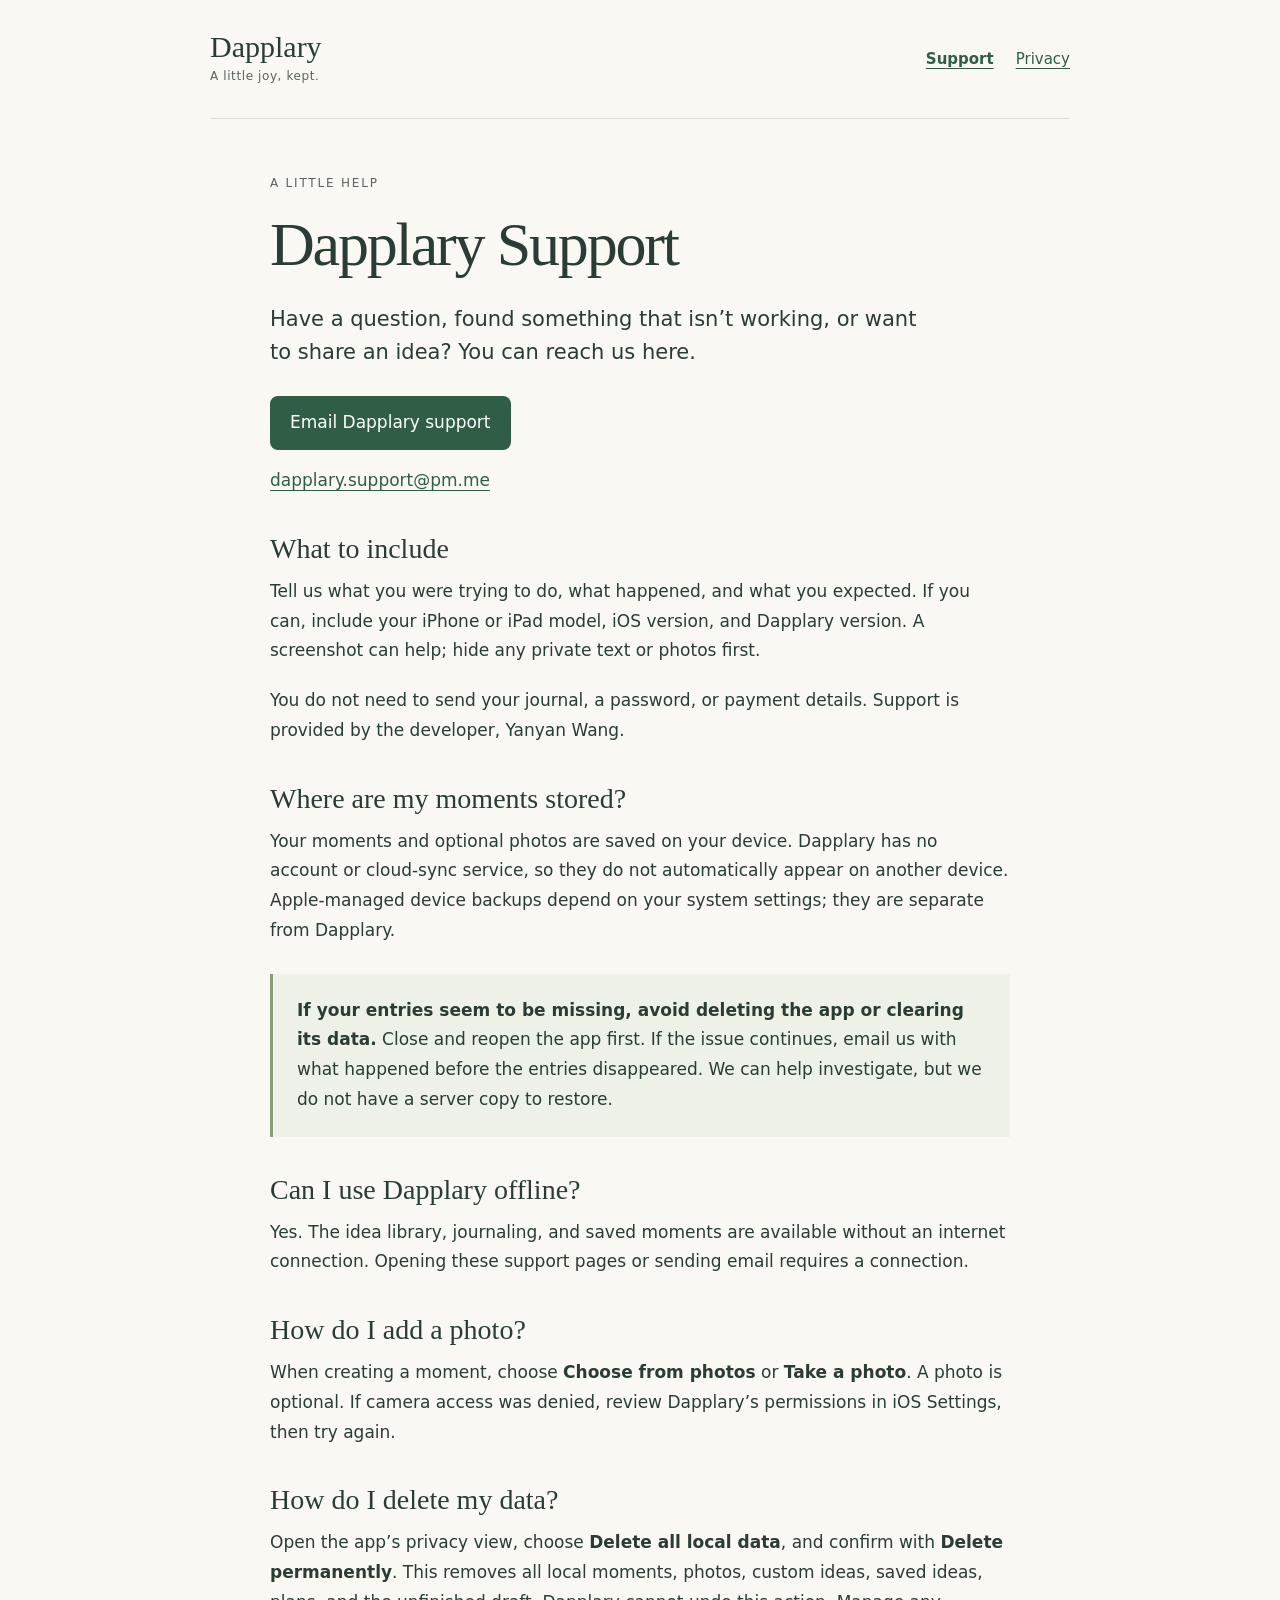
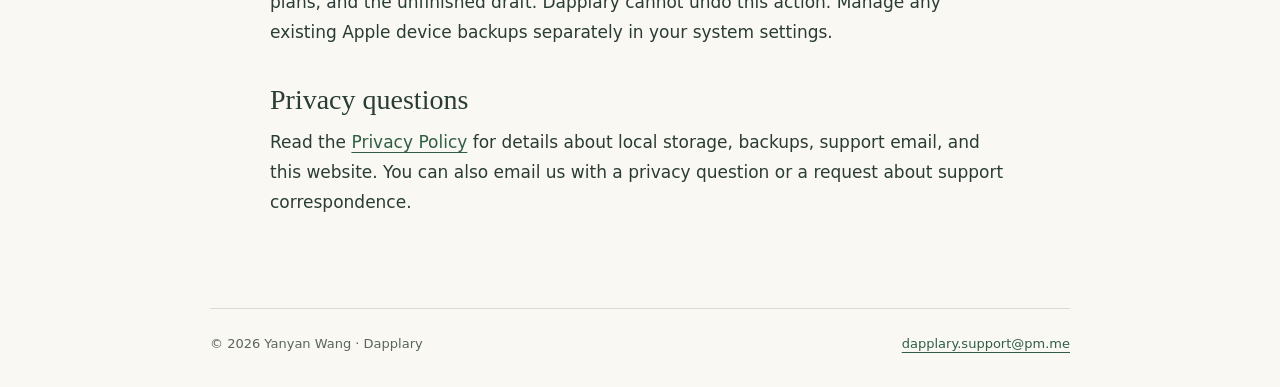
==== support.html @ 9de8e082 "Publish Dapplary support and privacy pages" ====
<!doctype html>
<html lang="en"><head><meta charset="utf-8"><meta name="viewport" content="width=device-width,initial-scale=1"><meta name="description" content="Get help with Dapplary, local storage, optional photos, and deleting your data."><meta name="referrer" content="no-referrer"><title>Support · Dapplary</title><link rel="stylesheet" href="styles.css"></head>
<body><a class="skip" href="#main">Skip to content</a><header><a class="brand" href="index.html">Dapplary<span>A little joy, kept.</span></a><nav aria-label="Main"><a href="support.html" aria-current="page">Support</a><a href="privacy.html">Privacy</a></nav></header><main id="main"><p class="eyebrow">A little help</p><h1>Dapplary Support</h1><p class="intro">Have a question, found something that isn’t working, or want to share an idea? You can reach us here.</p><a class="button" href="mailto:dapplary.support@pm.me?subject=Dapplary%20support">Email Dapplary support</a><p><a href="mailto:dapplary.support@pm.me">dapplary.support@pm.me</a></p>
<h2>What to include</h2><p>Tell us what you were trying to do, what happened, and what you expected. If you can, include your iPhone or iPad model, iOS version, and Dapplary version. A screenshot can help; hide any private text or photos first.</p><p>You do not need to send your journal, a password, or payment details. Support is provided by the developer, Yanyan Wang.</p>
<h2>Where are my moments stored?</h2><p>Your moments and optional photos are saved on your device. Dapplary has no account or cloud-sync service, so they do not automatically appear on another device. Apple-managed device backups depend on your system settings; they are separate from Dapplary.</p>
<div class="note"><p><strong>If your entries seem to be missing, avoid deleting the app or clearing its data.</strong> Close and reopen the app first. If the issue continues, email us with what happened before the entries disappeared. We can help investigate, but we do not have a server copy to restore.</p></div>
<h2>Can I use Dapplary offline?</h2><p>Yes. The idea library, journaling, and saved moments are available without an internet connection. Opening these support pages or sending email requires a connection.</p>
<h2>How do I add a photo?</h2><p>When creating a moment, choose <strong>Choose from photos</strong> or <strong>Take a photo</strong>. A photo is optional. If camera access was denied, review Dapplary’s permissions in iOS Settings, then try again.</p>
<h2>How do I delete my data?</h2><p>Open the app’s privacy view, choose <strong>Delete all local data</strong>, and confirm with <strong>Delete permanently</strong>. This removes all local moments, photos, custom ideas, saved ideas, plans, and the unfinished draft. Dapplary cannot undo this action. Manage any existing Apple device backups separately in your system settings.</p>
<h2>Privacy questions</h2><p>Read the <a href="privacy.html">Privacy Policy</a> for details about local storage, backups, support email, and this website. You can also email us with a privacy question or a request about support correspondence.</p></main><footer><span>© 2026 Yanyan Wang · Dapplary</span><a href="mailto:dapplary.support@pm.me">dapplary.support@pm.me</a></footer></body></html>
---- styles.css ----
:root{color-scheme:light;--ink:#293c35;--muted:#59655e;--paper:#faf8f2;--line:#d8ddd1;--accent:#305e45}*{box-sizing:border-box}body{margin:0;background:var(--paper);color:var(--ink);font:17px/1.75 system-ui,-apple-system,BlinkMacSystemFont,"Segoe UI",sans-serif}a{color:var(--accent);text-underline-offset:4px;overflow-wrap:anywhere}a:hover{text-decoration-thickness:2px}a:focus-visible{outline:3px solid var(--accent);outline-offset:5px}header,main,footer{width:min(860px,calc(100% - 40px));margin-inline:auto}header{display:flex;justify-content:space-between;align-items:center;gap:24px;padding:30px 0;border-bottom:1px solid var(--line)}.brand{font:30px Georgia,serif;text-decoration:none;color:var(--ink)}.brand span{display:block;font:12px/2 system-ui,sans-serif;letter-spacing:.05em;color:var(--muted)}nav{display:flex;gap:22px;font-size:15px}nav [aria-current]{font-weight:700}main{padding:54px 0 70px;max-width:740px;min-height:65vh}h1,h2{font-family:Georgia,serif;font-weight:400;line-height:1.18}h1{font-size:clamp(40px,7vw,62px);letter-spacing:-.035em;margin:0 0 22px}h2{font-size:28px;margin:36px 0 12px}p,ul,ol{margin:0 0 20px}li{margin-bottom:9px}.eyebrow{text-transform:uppercase;font-size:12px;letter-spacing:.15em;color:var(--muted);margin-bottom:14px}.intro{font-size:21px;line-height:1.55;max-width:650px}.note{background:#eef1e7;border-left:3px solid #8a9d77;padding:22px 24px;margin:28px 0}.note p:last-child{margin-bottom:0}.button{display:inline-block;background:var(--accent);color:#fff;border-radius:8px;padding:12px 20px;text-decoration:none;margin:8px 0 16px}.meta{font-size:14px;color:var(--muted)}footer{border-top:1px solid var(--line);padding:24px 0 32px;display:flex;justify-content:space-between;gap:16px;flex-wrap:wrap;font-size:13px;color:var(--muted)}.skip{position:absolute;top:-100px;left:16px;padding:10px;background:white}.skip:focus{top:10px}@media(max-width:480px){header{align-items:flex-start;gap:14px}nav{gap:14px;padding-top:6px}main{padding-top:36px}.intro{font-size:19px}h2{font-size:25px}}
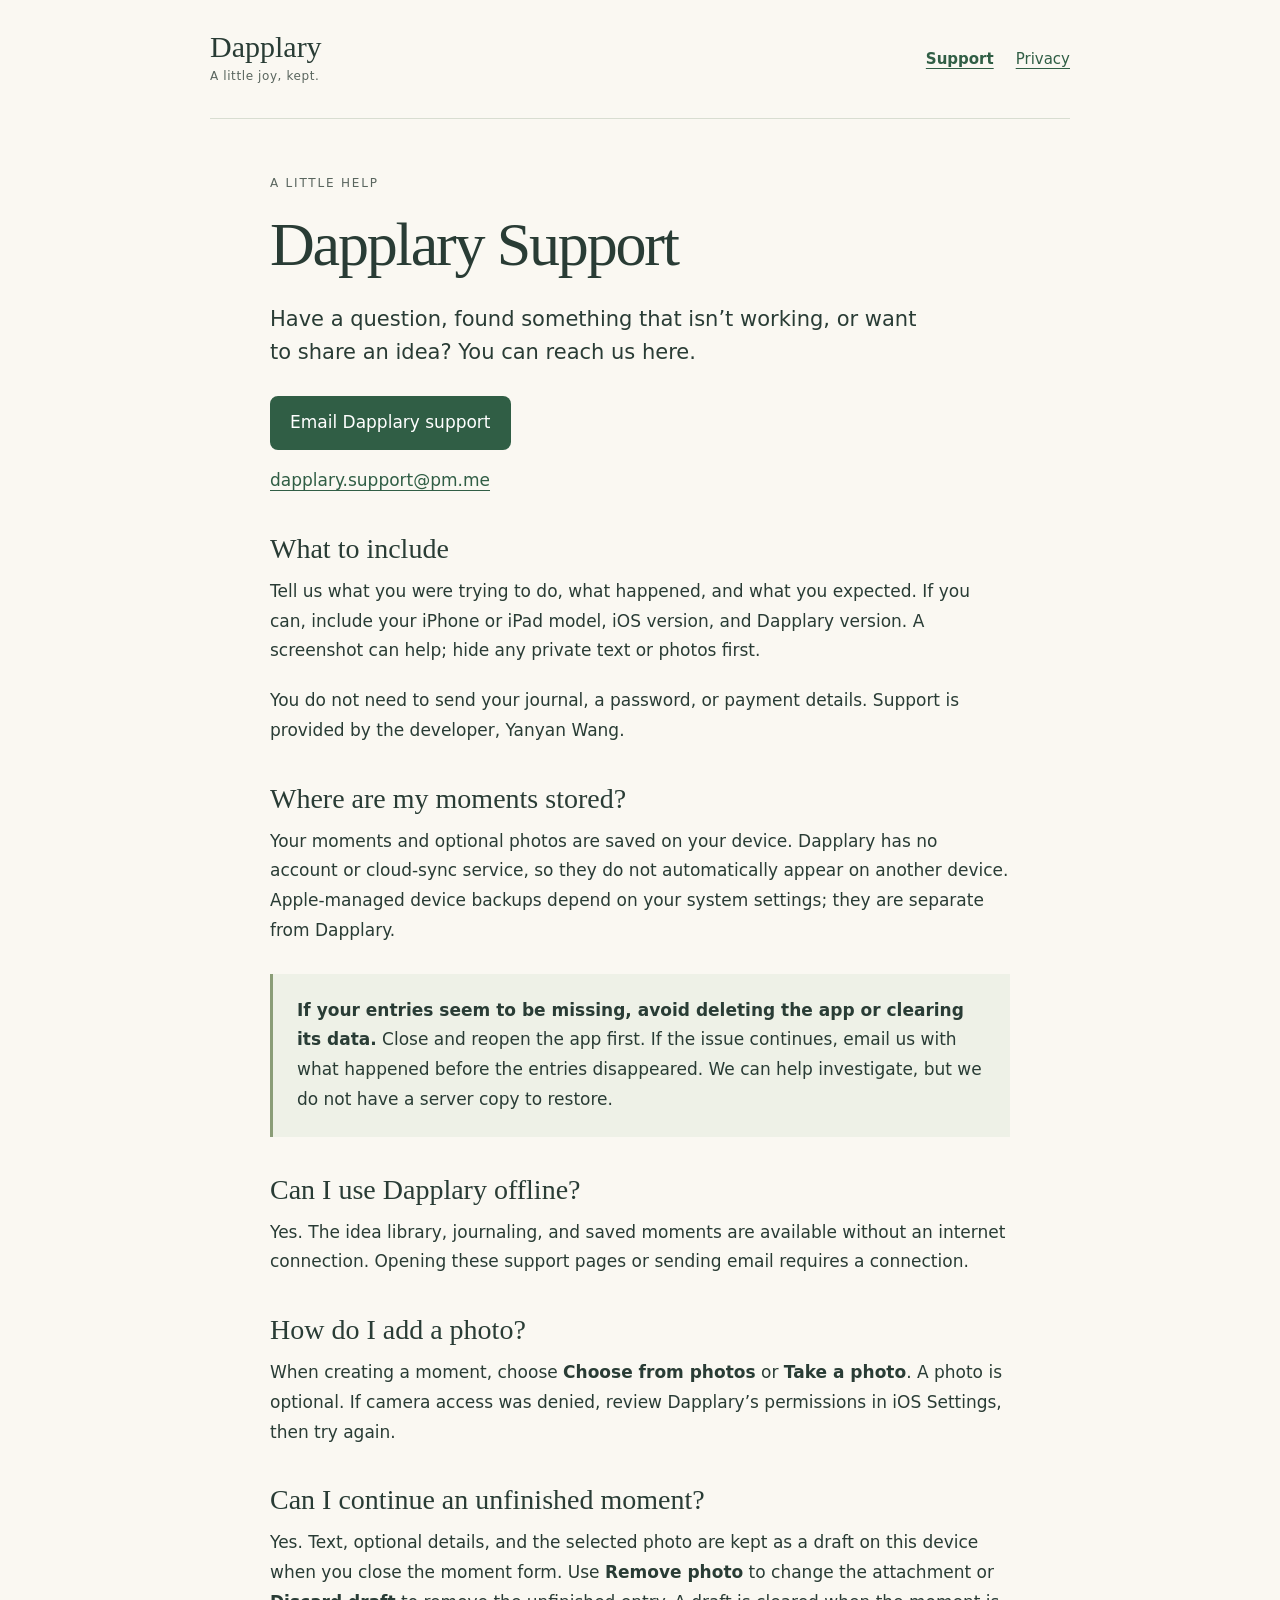
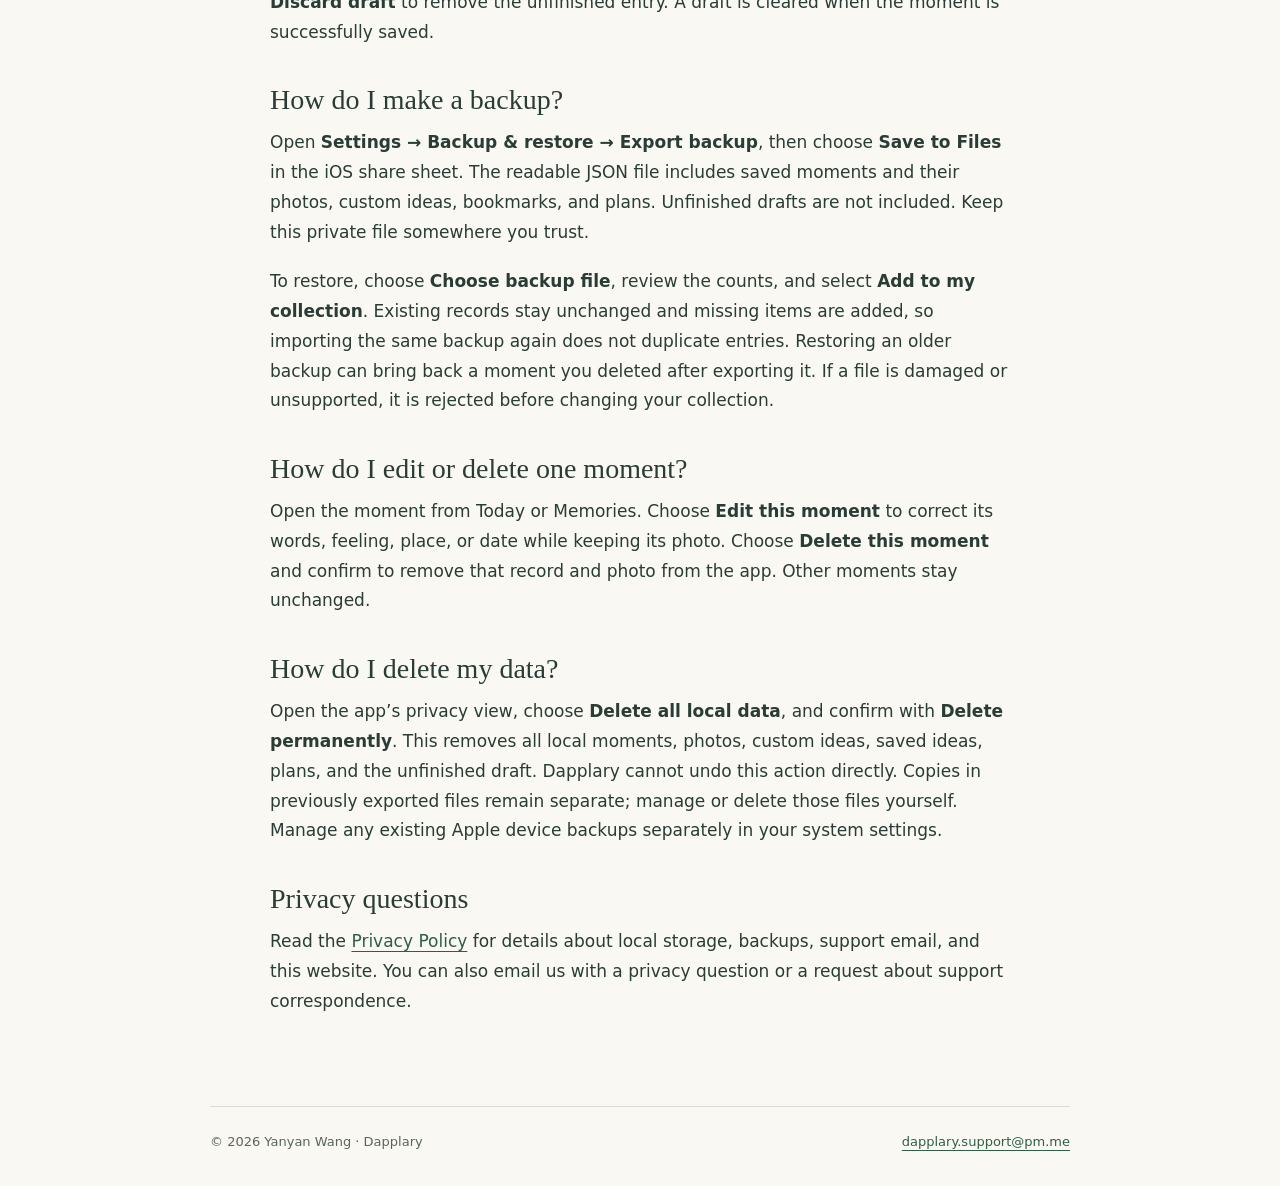
==== commit ed9e06a8: "Document photo drafts and portable backups" ====
--- a/support.html
+++ b/support.html
@@ -6,5 +6,8 @@
 <div class="note"><p><strong>If your entries seem to be missing, avoid deleting the app or clearing its data.</strong> Close and reopen the app first. If the issue continues, email us with what happened before the entries disappeared. We can help investigate, but we do not have a server copy to restore.</p></div>
 <h2>Can I use Dapplary offline?</h2><p>Yes. The idea library, journaling, and saved moments are available without an internet connection. Opening these support pages or sending email requires a connection.</p>
 <h2>How do I add a photo?</h2><p>When creating a moment, choose <strong>Choose from photos</strong> or <strong>Take a photo</strong>. A photo is optional. If camera access was denied, review Dapplary’s permissions in iOS Settings, then try again.</p>
-<h2>How do I delete my data?</h2><p>Open the app’s privacy view, choose <strong>Delete all local data</strong>, and confirm with <strong>Delete permanently</strong>. This removes all local moments, photos, custom ideas, saved ideas, plans, and the unfinished draft. Dapplary cannot undo this action. Manage any existing Apple device backups separately in your system settings.</p>
+<h2>Can I continue an unfinished moment?</h2><p>Yes. Text, optional details, and the selected photo are kept as a draft on this device when you close the moment form. Use <strong>Remove photo</strong> to change the attachment or <strong>Discard draft</strong> to remove the unfinished entry. A draft is cleared when the moment is successfully saved.</p>
+<h2>How do I make a backup?</h2><p>Open <strong>Settings → Backup &amp; restore → Export backup</strong>, then choose <strong>Save to Files</strong> in the iOS share sheet. The readable JSON file includes saved moments and their photos, custom ideas, bookmarks, and plans. Unfinished drafts are not included. Keep this private file somewhere you trust.</p><p>To restore, choose <strong>Choose backup file</strong>, review the counts, and select <strong>Add to my collection</strong>. Existing records stay unchanged and missing items are added, so importing the same backup again does not duplicate entries. Restoring an older backup can bring back a moment you deleted after exporting it. If a file is damaged or unsupported, it is rejected before changing your collection.</p>
+<h2>How do I edit or delete one moment?</h2><p>Open the moment from Today or Memories. Choose <strong>Edit this moment</strong> to correct its words, feeling, place, or date while keeping its photo. Choose <strong>Delete this moment</strong> and confirm to remove that record and photo from the app. Other moments stay unchanged.</p>
+<h2>How do I delete my data?</h2><p>Open the app’s privacy view, choose <strong>Delete all local data</strong>, and confirm with <strong>Delete permanently</strong>. This removes all local moments, photos, custom ideas, saved ideas, plans, and the unfinished draft. Dapplary cannot undo this action directly. Copies in previously exported files remain separate; manage or delete those files yourself. Manage any existing Apple device backups separately in your system settings.</p>
 <h2>Privacy questions</h2><p>Read the <a href="privacy.html">Privacy Policy</a> for details about local storage, backups, support email, and this website. You can also email us with a privacy question or a request about support correspondence.</p></main><footer><span>© 2026 Yanyan Wang · Dapplary</span><a href="mailto:dapplary.support@pm.me">dapplary.support@pm.me</a></footer></body></html>
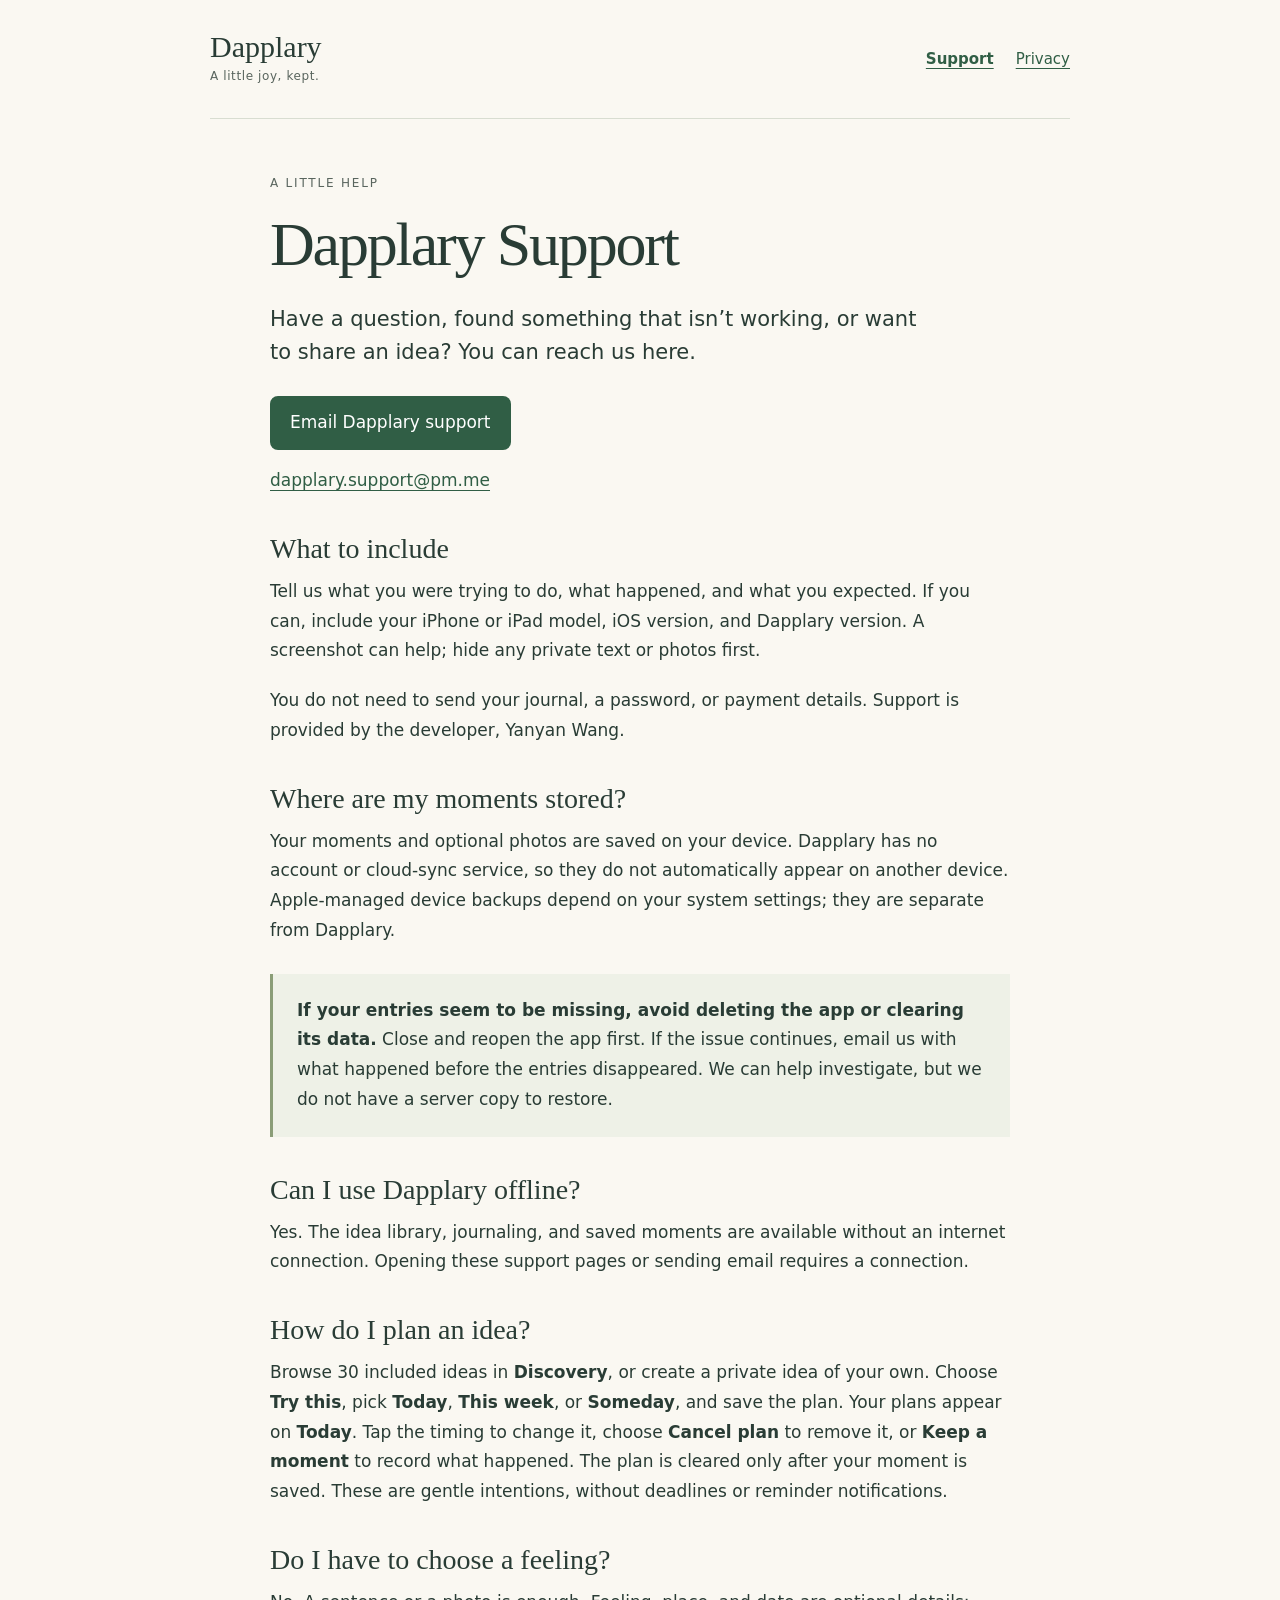
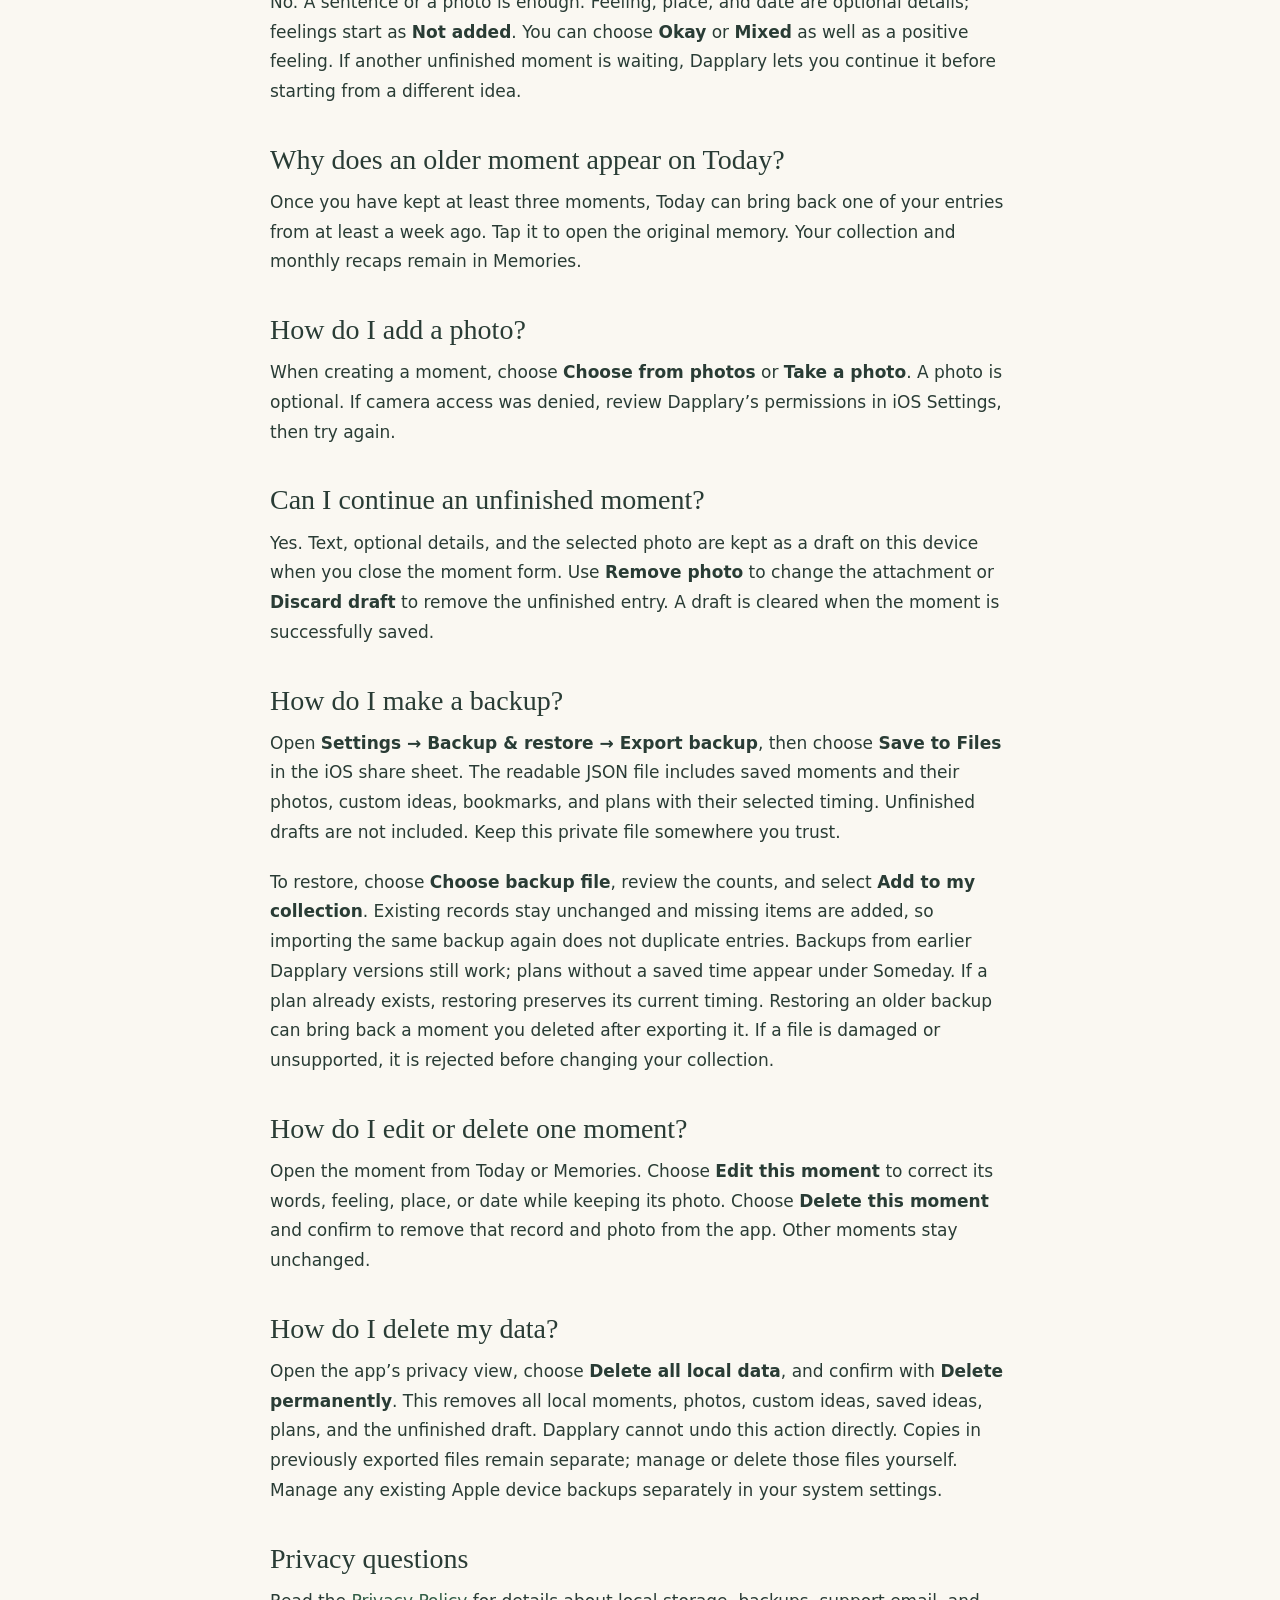
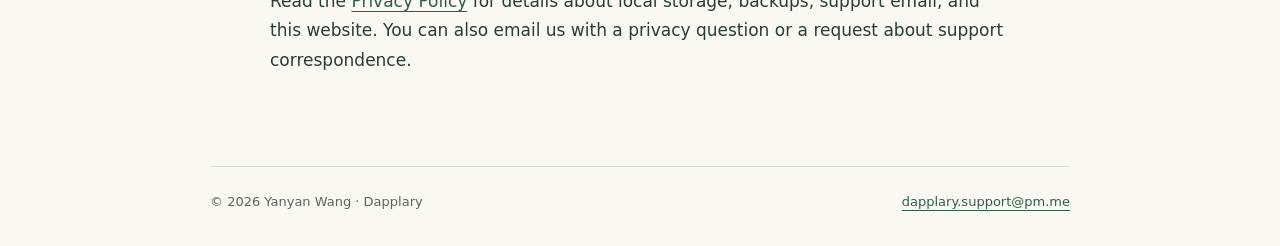
==== commit 6e9661e8: "Explain flexible plans, optional feelings and compatible backups" ====
--- a/support.html
+++ b/support.html
@@ -5,9 +5,12 @@
 <h2>Where are my moments stored?</h2><p>Your moments and optional photos are saved on your device. Dapplary has no account or cloud-sync service, so they do not automatically appear on another device. Apple-managed device backups depend on your system settings; they are separate from Dapplary.</p>
 <div class="note"><p><strong>If your entries seem to be missing, avoid deleting the app or clearing its data.</strong> Close and reopen the app first. If the issue continues, email us with what happened before the entries disappeared. We can help investigate, but we do not have a server copy to restore.</p></div>
 <h2>Can I use Dapplary offline?</h2><p>Yes. The idea library, journaling, and saved moments are available without an internet connection. Opening these support pages or sending email requires a connection.</p>
+<h2>How do I plan an idea?</h2><p>Browse 30 included ideas in <strong>Discovery</strong>, or create a private idea of your own. Choose <strong>Try this</strong>, pick <strong>Today</strong>, <strong>This week</strong>, or <strong>Someday</strong>, and save the plan. Your plans appear on <strong>Today</strong>. Tap the timing to change it, choose <strong>Cancel plan</strong> to remove it, or <strong>Keep a moment</strong> to record what happened. The plan is cleared only after your moment is saved. These are gentle intentions, without deadlines or reminder notifications.</p>
+<h2>Do I have to choose a feeling?</h2><p>No. A sentence or a photo is enough. Feeling, place, and date are optional details; feelings start as <strong>Not added</strong>. You can choose <strong>Okay</strong> or <strong>Mixed</strong> as well as a positive feeling. If another unfinished moment is waiting, Dapplary lets you continue it before starting from a different idea.</p>
+<h2>Why does an older moment appear on Today?</h2><p>Once you have kept at least three moments, Today can bring back one of your entries from at least a week ago. Tap it to open the original memory. Your collection and monthly recaps remain in Memories.</p>
 <h2>How do I add a photo?</h2><p>When creating a moment, choose <strong>Choose from photos</strong> or <strong>Take a photo</strong>. A photo is optional. If camera access was denied, review Dapplary’s permissions in iOS Settings, then try again.</p>
 <h2>Can I continue an unfinished moment?</h2><p>Yes. Text, optional details, and the selected photo are kept as a draft on this device when you close the moment form. Use <strong>Remove photo</strong> to change the attachment or <strong>Discard draft</strong> to remove the unfinished entry. A draft is cleared when the moment is successfully saved.</p>
-<h2>How do I make a backup?</h2><p>Open <strong>Settings → Backup &amp; restore → Export backup</strong>, then choose <strong>Save to Files</strong> in the iOS share sheet. The readable JSON file includes saved moments and their photos, custom ideas, bookmarks, and plans. Unfinished drafts are not included. Keep this private file somewhere you trust.</p><p>To restore, choose <strong>Choose backup file</strong>, review the counts, and select <strong>Add to my collection</strong>. Existing records stay unchanged and missing items are added, so importing the same backup again does not duplicate entries. Restoring an older backup can bring back a moment you deleted after exporting it. If a file is damaged or unsupported, it is rejected before changing your collection.</p>
+<h2>How do I make a backup?</h2><p>Open <strong>Settings → Backup &amp; restore → Export backup</strong>, then choose <strong>Save to Files</strong> in the iOS share sheet. The readable JSON file includes saved moments and their photos, custom ideas, bookmarks, and plans with their selected timing. Unfinished drafts are not included. Keep this private file somewhere you trust.</p><p>To restore, choose <strong>Choose backup file</strong>, review the counts, and select <strong>Add to my collection</strong>. Existing records stay unchanged and missing items are added, so importing the same backup again does not duplicate entries. Backups from earlier Dapplary versions still work; plans without a saved time appear under Someday. If a plan already exists, restoring preserves its current timing. Restoring an older backup can bring back a moment you deleted after exporting it. If a file is damaged or unsupported, it is rejected before changing your collection.</p>
 <h2>How do I edit or delete one moment?</h2><p>Open the moment from Today or Memories. Choose <strong>Edit this moment</strong> to correct its words, feeling, place, or date while keeping its photo. Choose <strong>Delete this moment</strong> and confirm to remove that record and photo from the app. Other moments stay unchanged.</p>
 <h2>How do I delete my data?</h2><p>Open the app’s privacy view, choose <strong>Delete all local data</strong>, and confirm with <strong>Delete permanently</strong>. This removes all local moments, photos, custom ideas, saved ideas, plans, and the unfinished draft. Dapplary cannot undo this action directly. Copies in previously exported files remain separate; manage or delete those files yourself. Manage any existing Apple device backups separately in your system settings.</p>
 <h2>Privacy questions</h2><p>Read the <a href="privacy.html">Privacy Policy</a> for details about local storage, backups, support email, and this website. You can also email us with a privacy question or a request about support correspondence.</p></main><footer><span>© 2026 Yanyan Wang · Dapplary</span><a href="mailto:dapplary.support@pm.me">dapplary.support@pm.me</a></footer></body></html>
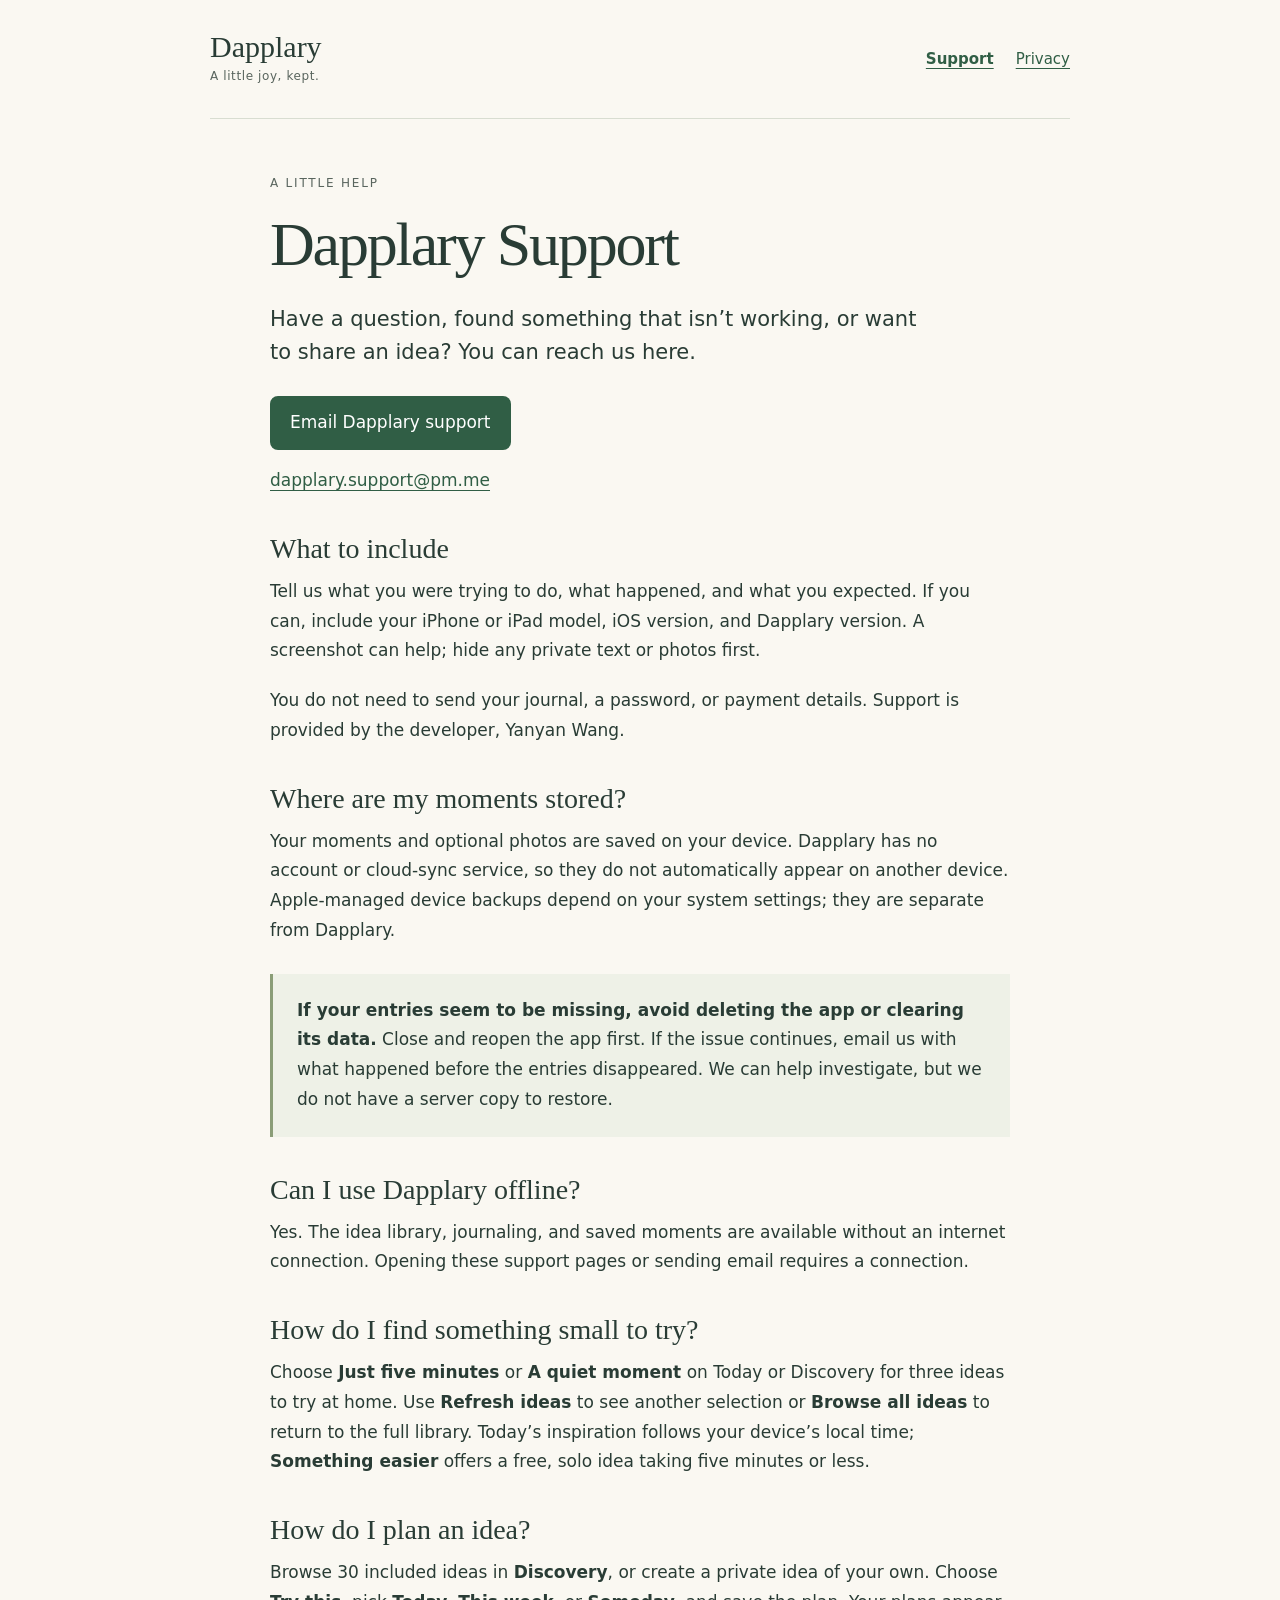
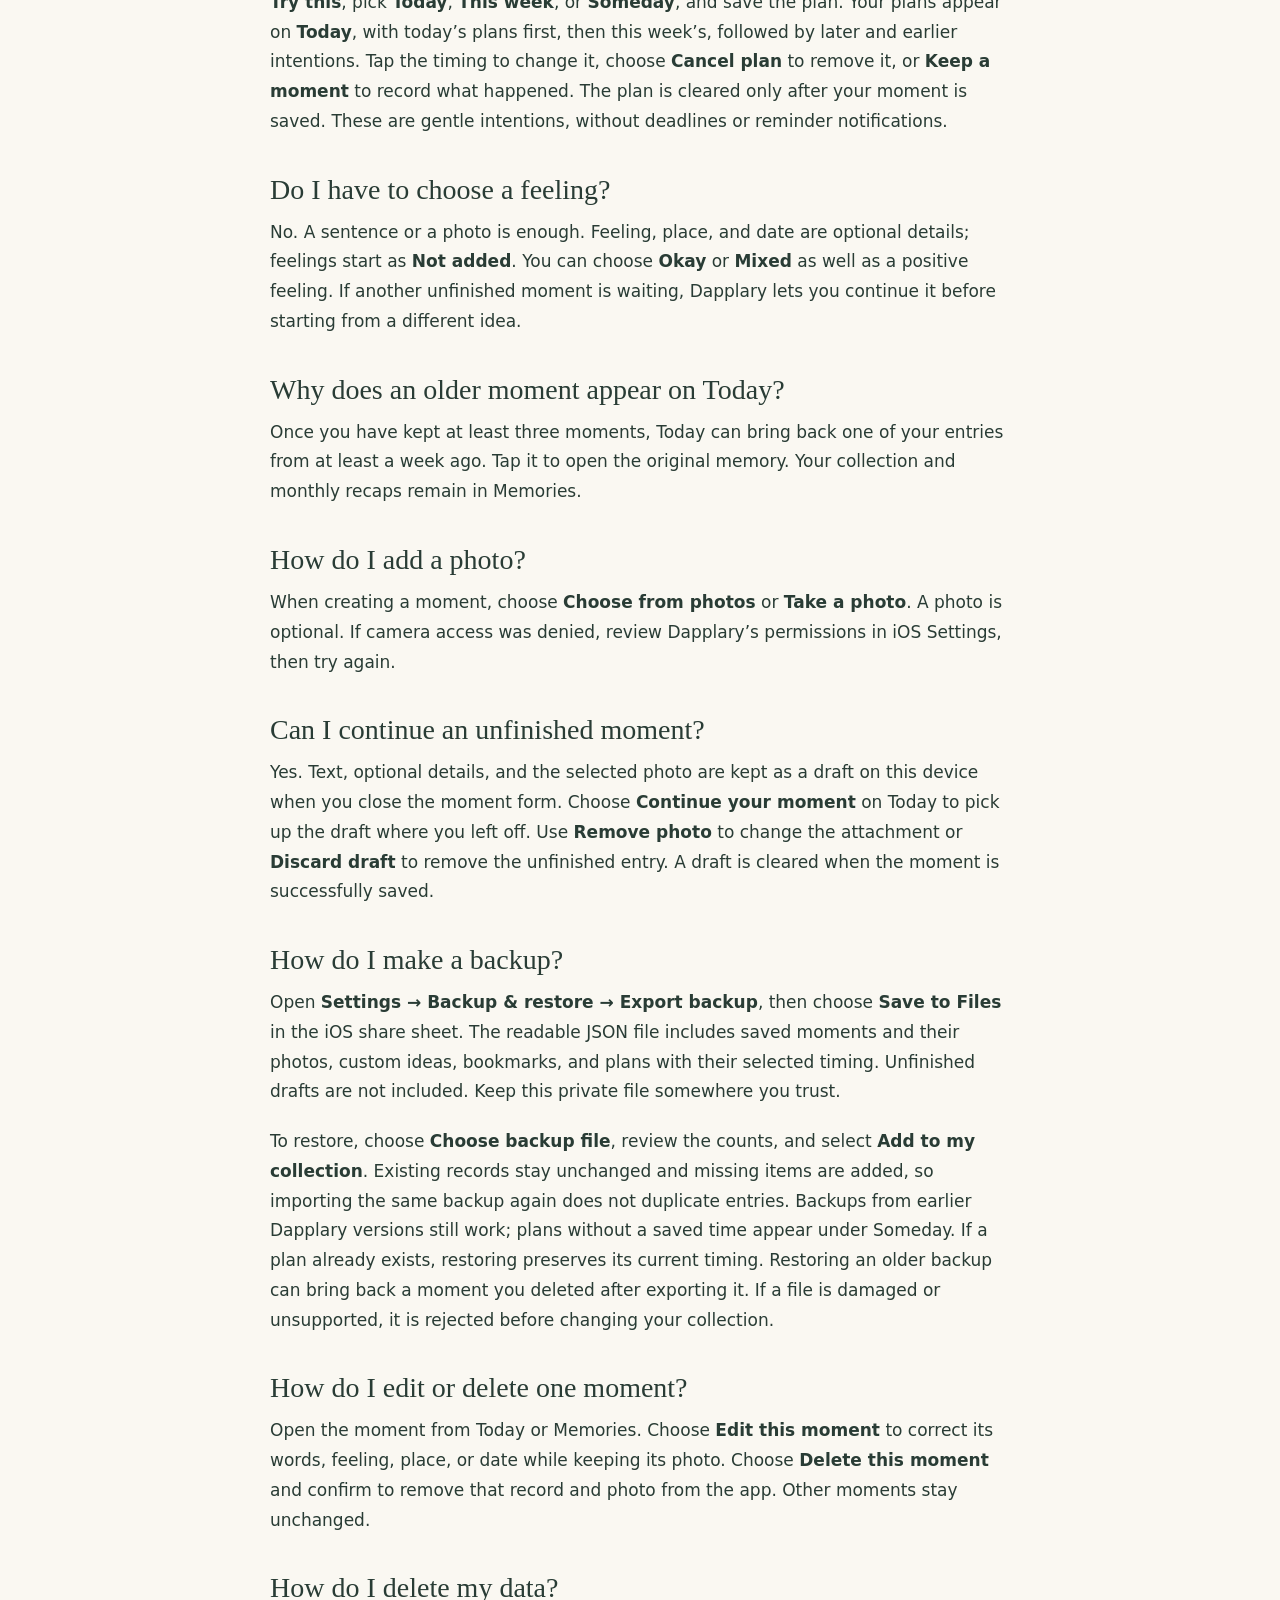
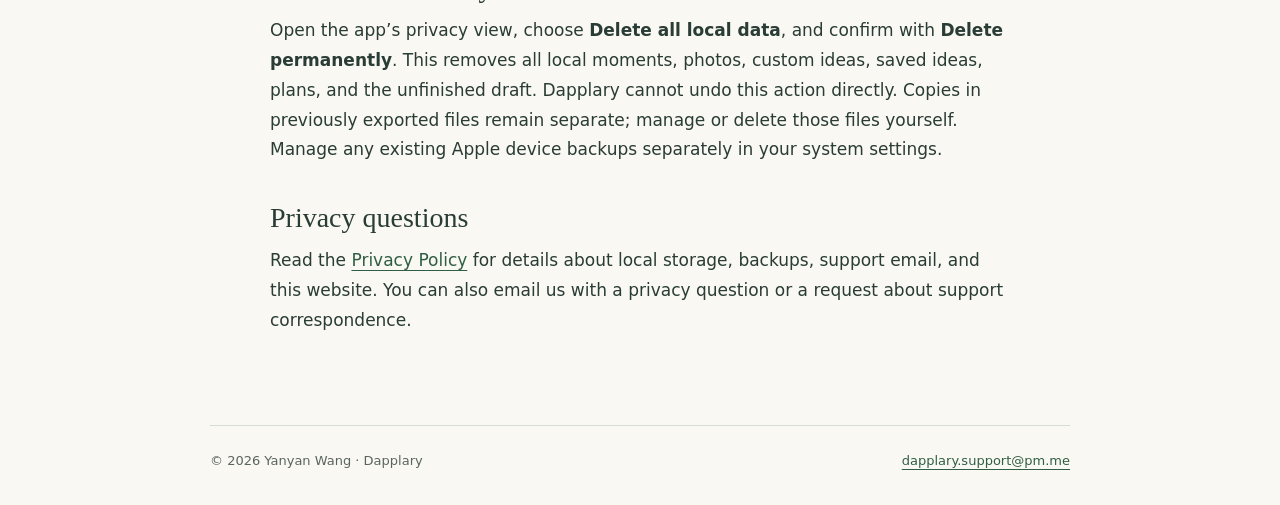
==== commit 2d43628a: "Clarify quick ideas and draft resumption in support guide" ====
--- a/support.html
+++ b/support.html
@@ -5,11 +5,12 @@
 <h2>Where are my moments stored?</h2><p>Your moments and optional photos are saved on your device. Dapplary has no account or cloud-sync service, so they do not automatically appear on another device. Apple-managed device backups depend on your system settings; they are separate from Dapplary.</p>
 <div class="note"><p><strong>If your entries seem to be missing, avoid deleting the app or clearing its data.</strong> Close and reopen the app first. If the issue continues, email us with what happened before the entries disappeared. We can help investigate, but we do not have a server copy to restore.</p></div>
 <h2>Can I use Dapplary offline?</h2><p>Yes. The idea library, journaling, and saved moments are available without an internet connection. Opening these support pages or sending email requires a connection.</p>
-<h2>How do I plan an idea?</h2><p>Browse 30 included ideas in <strong>Discovery</strong>, or create a private idea of your own. Choose <strong>Try this</strong>, pick <strong>Today</strong>, <strong>This week</strong>, or <strong>Someday</strong>, and save the plan. Your plans appear on <strong>Today</strong>. Tap the timing to change it, choose <strong>Cancel plan</strong> to remove it, or <strong>Keep a moment</strong> to record what happened. The plan is cleared only after your moment is saved. These are gentle intentions, without deadlines or reminder notifications.</p>
+<h2>How do I find something small to try?</h2><p>Choose <strong>Just five minutes</strong> or <strong>A quiet moment</strong> on Today or Discovery for three ideas to try at home. Use <strong>Refresh ideas</strong> to see another selection or <strong>Browse all ideas</strong> to return to the full library. Today’s inspiration follows your device’s local time; <strong>Something easier</strong> offers a free, solo idea taking five minutes or less.</p>
+<h2>How do I plan an idea?</h2><p>Browse 30 included ideas in <strong>Discovery</strong>, or create a private idea of your own. Choose <strong>Try this</strong>, pick <strong>Today</strong>, <strong>This week</strong>, or <strong>Someday</strong>, and save the plan. Your plans appear on <strong>Today</strong>, with today’s plans first, then this week’s, followed by later and earlier intentions. Tap the timing to change it, choose <strong>Cancel plan</strong> to remove it, or <strong>Keep a moment</strong> to record what happened. The plan is cleared only after your moment is saved. These are gentle intentions, without deadlines or reminder notifications.</p>
 <h2>Do I have to choose a feeling?</h2><p>No. A sentence or a photo is enough. Feeling, place, and date are optional details; feelings start as <strong>Not added</strong>. You can choose <strong>Okay</strong> or <strong>Mixed</strong> as well as a positive feeling. If another unfinished moment is waiting, Dapplary lets you continue it before starting from a different idea.</p>
 <h2>Why does an older moment appear on Today?</h2><p>Once you have kept at least three moments, Today can bring back one of your entries from at least a week ago. Tap it to open the original memory. Your collection and monthly recaps remain in Memories.</p>
 <h2>How do I add a photo?</h2><p>When creating a moment, choose <strong>Choose from photos</strong> or <strong>Take a photo</strong>. A photo is optional. If camera access was denied, review Dapplary’s permissions in iOS Settings, then try again.</p>
-<h2>Can I continue an unfinished moment?</h2><p>Yes. Text, optional details, and the selected photo are kept as a draft on this device when you close the moment form. Use <strong>Remove photo</strong> to change the attachment or <strong>Discard draft</strong> to remove the unfinished entry. A draft is cleared when the moment is successfully saved.</p>
+<h2>Can I continue an unfinished moment?</h2><p>Yes. Text, optional details, and the selected photo are kept as a draft on this device when you close the moment form. Choose <strong>Continue your moment</strong> on Today to pick up the draft where you left off. Use <strong>Remove photo</strong> to change the attachment or <strong>Discard draft</strong> to remove the unfinished entry. A draft is cleared when the moment is successfully saved.</p>
 <h2>How do I make a backup?</h2><p>Open <strong>Settings → Backup &amp; restore → Export backup</strong>, then choose <strong>Save to Files</strong> in the iOS share sheet. The readable JSON file includes saved moments and their photos, custom ideas, bookmarks, and plans with their selected timing. Unfinished drafts are not included. Keep this private file somewhere you trust.</p><p>To restore, choose <strong>Choose backup file</strong>, review the counts, and select <strong>Add to my collection</strong>. Existing records stay unchanged and missing items are added, so importing the same backup again does not duplicate entries. Backups from earlier Dapplary versions still work; plans without a saved time appear under Someday. If a plan already exists, restoring preserves its current timing. Restoring an older backup can bring back a moment you deleted after exporting it. If a file is damaged or unsupported, it is rejected before changing your collection.</p>
 <h2>How do I edit or delete one moment?</h2><p>Open the moment from Today or Memories. Choose <strong>Edit this moment</strong> to correct its words, feeling, place, or date while keeping its photo. Choose <strong>Delete this moment</strong> and confirm to remove that record and photo from the app. Other moments stay unchanged.</p>
 <h2>How do I delete my data?</h2><p>Open the app’s privacy view, choose <strong>Delete all local data</strong>, and confirm with <strong>Delete permanently</strong>. This removes all local moments, photos, custom ideas, saved ideas, plans, and the unfinished draft. Dapplary cannot undo this action directly. Copies in previously exported files remain separate; manage or delete those files yourself. Manage any existing Apple device backups separately in your system settings.</p>
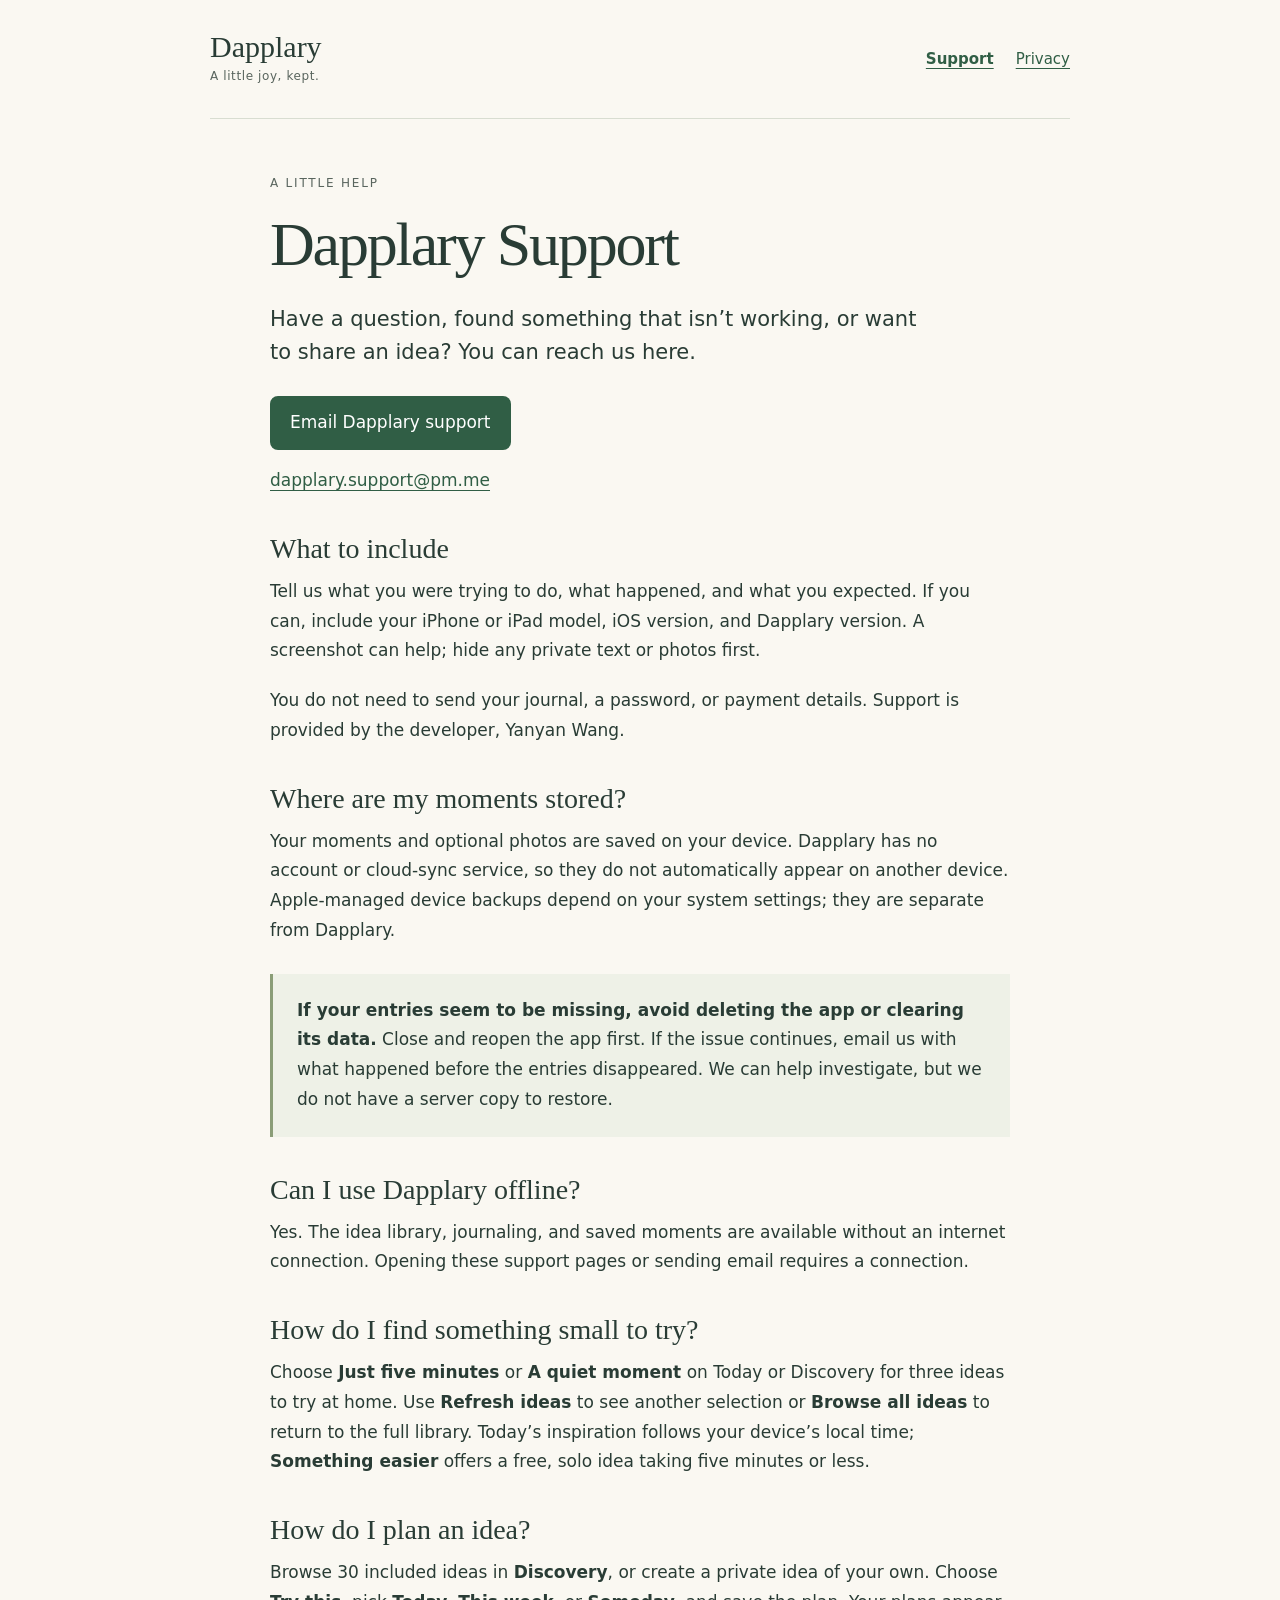
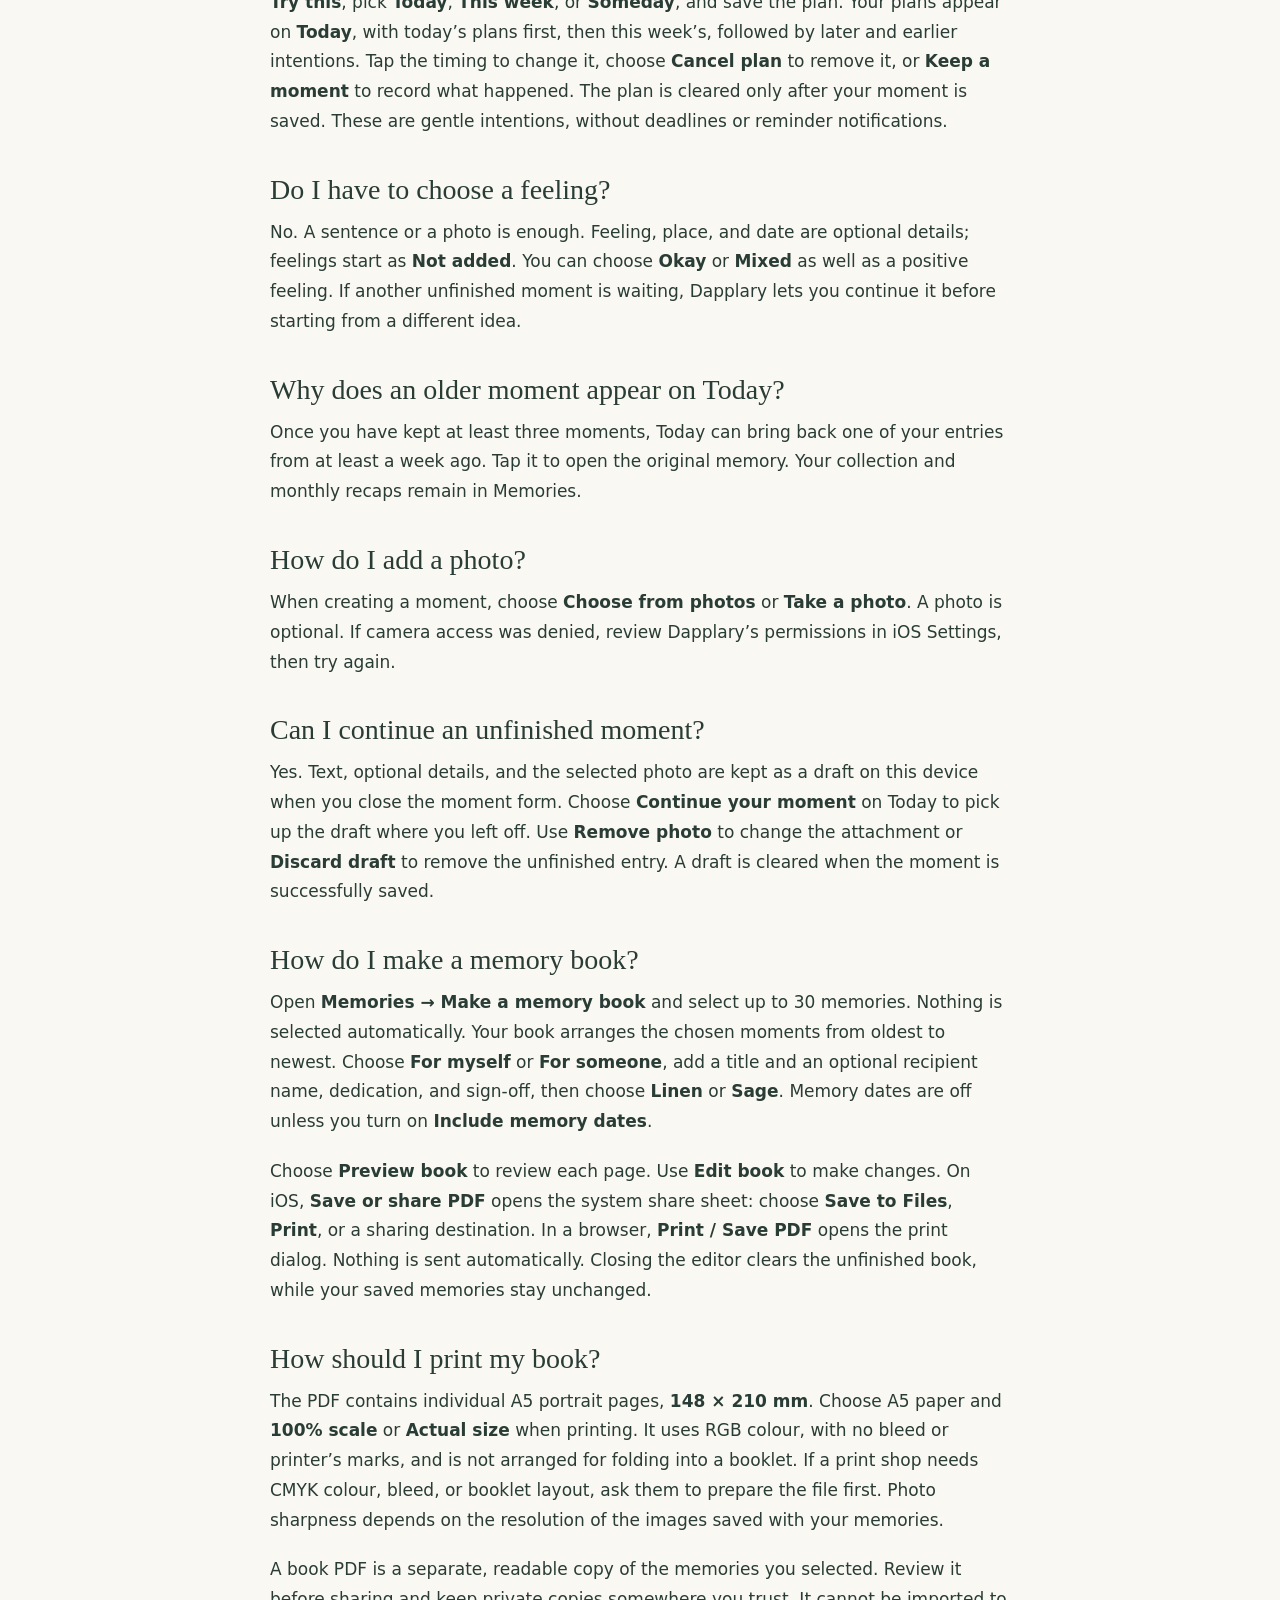
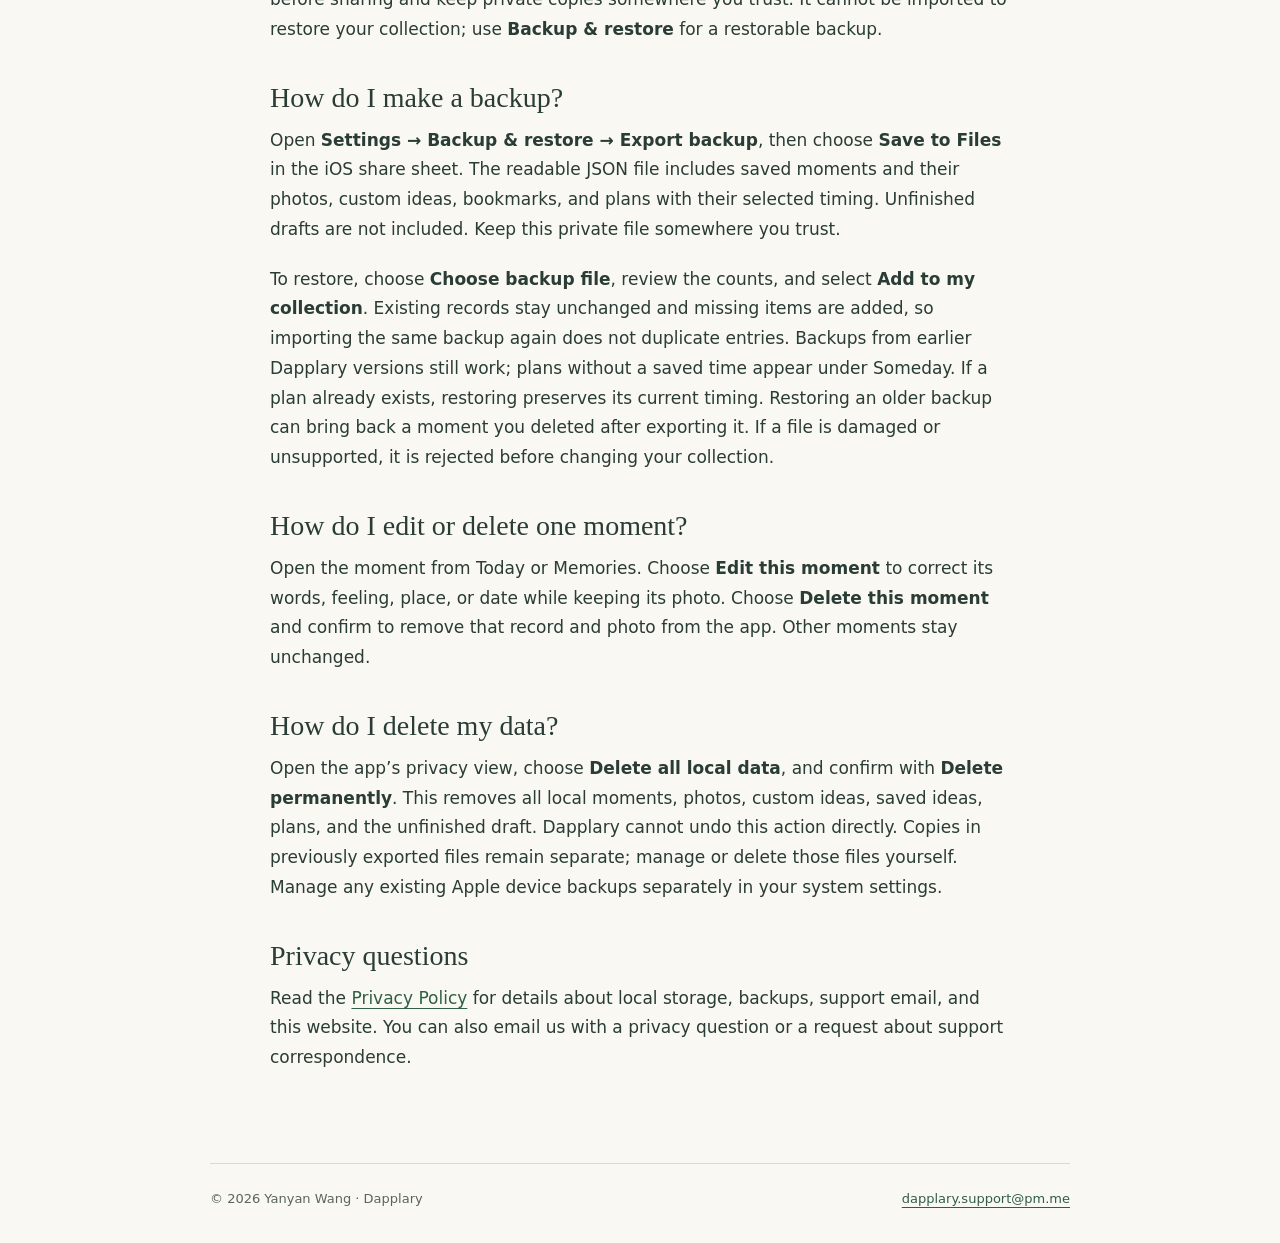
==== commit 217622d9: "Explain private memory books and A5 PDF printing" ====
--- a/support.html
+++ b/support.html
@@ -11,6 +11,8 @@
 <h2>Why does an older moment appear on Today?</h2><p>Once you have kept at least three moments, Today can bring back one of your entries from at least a week ago. Tap it to open the original memory. Your collection and monthly recaps remain in Memories.</p>
 <h2>How do I add a photo?</h2><p>When creating a moment, choose <strong>Choose from photos</strong> or <strong>Take a photo</strong>. A photo is optional. If camera access was denied, review Dapplary’s permissions in iOS Settings, then try again.</p>
 <h2>Can I continue an unfinished moment?</h2><p>Yes. Text, optional details, and the selected photo are kept as a draft on this device when you close the moment form. Choose <strong>Continue your moment</strong> on Today to pick up the draft where you left off. Use <strong>Remove photo</strong> to change the attachment or <strong>Discard draft</strong> to remove the unfinished entry. A draft is cleared when the moment is successfully saved.</p>
+<h2>How do I make a memory book?</h2><p>Open <strong>Memories → Make a memory book</strong> and select up to 30 memories. Nothing is selected automatically. Your book arranges the chosen moments from oldest to newest. Choose <strong>For myself</strong> or <strong>For someone</strong>, add a title and an optional recipient name, dedication, and sign-off, then choose <strong>Linen</strong> or <strong>Sage</strong>. Memory dates are off unless you turn on <strong>Include memory dates</strong>.</p><p>Choose <strong>Preview book</strong> to review each page. Use <strong>Edit book</strong> to make changes. On iOS, <strong>Save or share PDF</strong> opens the system share sheet: choose <strong>Save to Files</strong>, <strong>Print</strong>, or a sharing destination. In a browser, <strong>Print / Save PDF</strong> opens the print dialog. Nothing is sent automatically. Closing the editor clears the unfinished book, while your saved memories stay unchanged.</p>
+<h2>How should I print my book?</h2><p>The PDF contains individual A5 portrait pages, <strong>148 × 210 mm</strong>. Choose A5 paper and <strong>100% scale</strong> or <strong>Actual size</strong> when printing. It uses RGB colour, with no bleed or printer’s marks, and is not arranged for folding into a booklet. If a print shop needs CMYK colour, bleed, or booklet layout, ask them to prepare the file first. Photo sharpness depends on the resolution of the images saved with your memories.</p><p>A book PDF is a separate, readable copy of the memories you selected. Review it before sharing and keep private copies somewhere you trust. It cannot be imported to restore your collection; use <strong>Backup &amp; restore</strong> for a restorable backup.</p>
 <h2>How do I make a backup?</h2><p>Open <strong>Settings → Backup &amp; restore → Export backup</strong>, then choose <strong>Save to Files</strong> in the iOS share sheet. The readable JSON file includes saved moments and their photos, custom ideas, bookmarks, and plans with their selected timing. Unfinished drafts are not included. Keep this private file somewhere you trust.</p><p>To restore, choose <strong>Choose backup file</strong>, review the counts, and select <strong>Add to my collection</strong>. Existing records stay unchanged and missing items are added, so importing the same backup again does not duplicate entries. Backups from earlier Dapplary versions still work; plans without a saved time appear under Someday. If a plan already exists, restoring preserves its current timing. Restoring an older backup can bring back a moment you deleted after exporting it. If a file is damaged or unsupported, it is rejected before changing your collection.</p>
 <h2>How do I edit or delete one moment?</h2><p>Open the moment from Today or Memories. Choose <strong>Edit this moment</strong> to correct its words, feeling, place, or date while keeping its photo. Choose <strong>Delete this moment</strong> and confirm to remove that record and photo from the app. Other moments stay unchanged.</p>
 <h2>How do I delete my data?</h2><p>Open the app’s privacy view, choose <strong>Delete all local data</strong>, and confirm with <strong>Delete permanently</strong>. This removes all local moments, photos, custom ideas, saved ideas, plans, and the unfinished draft. Dapplary cannot undo this action directly. Copies in previously exported files remain separate; manage or delete those files yourself. Manage any existing Apple device backups separately in your system settings.</p>
